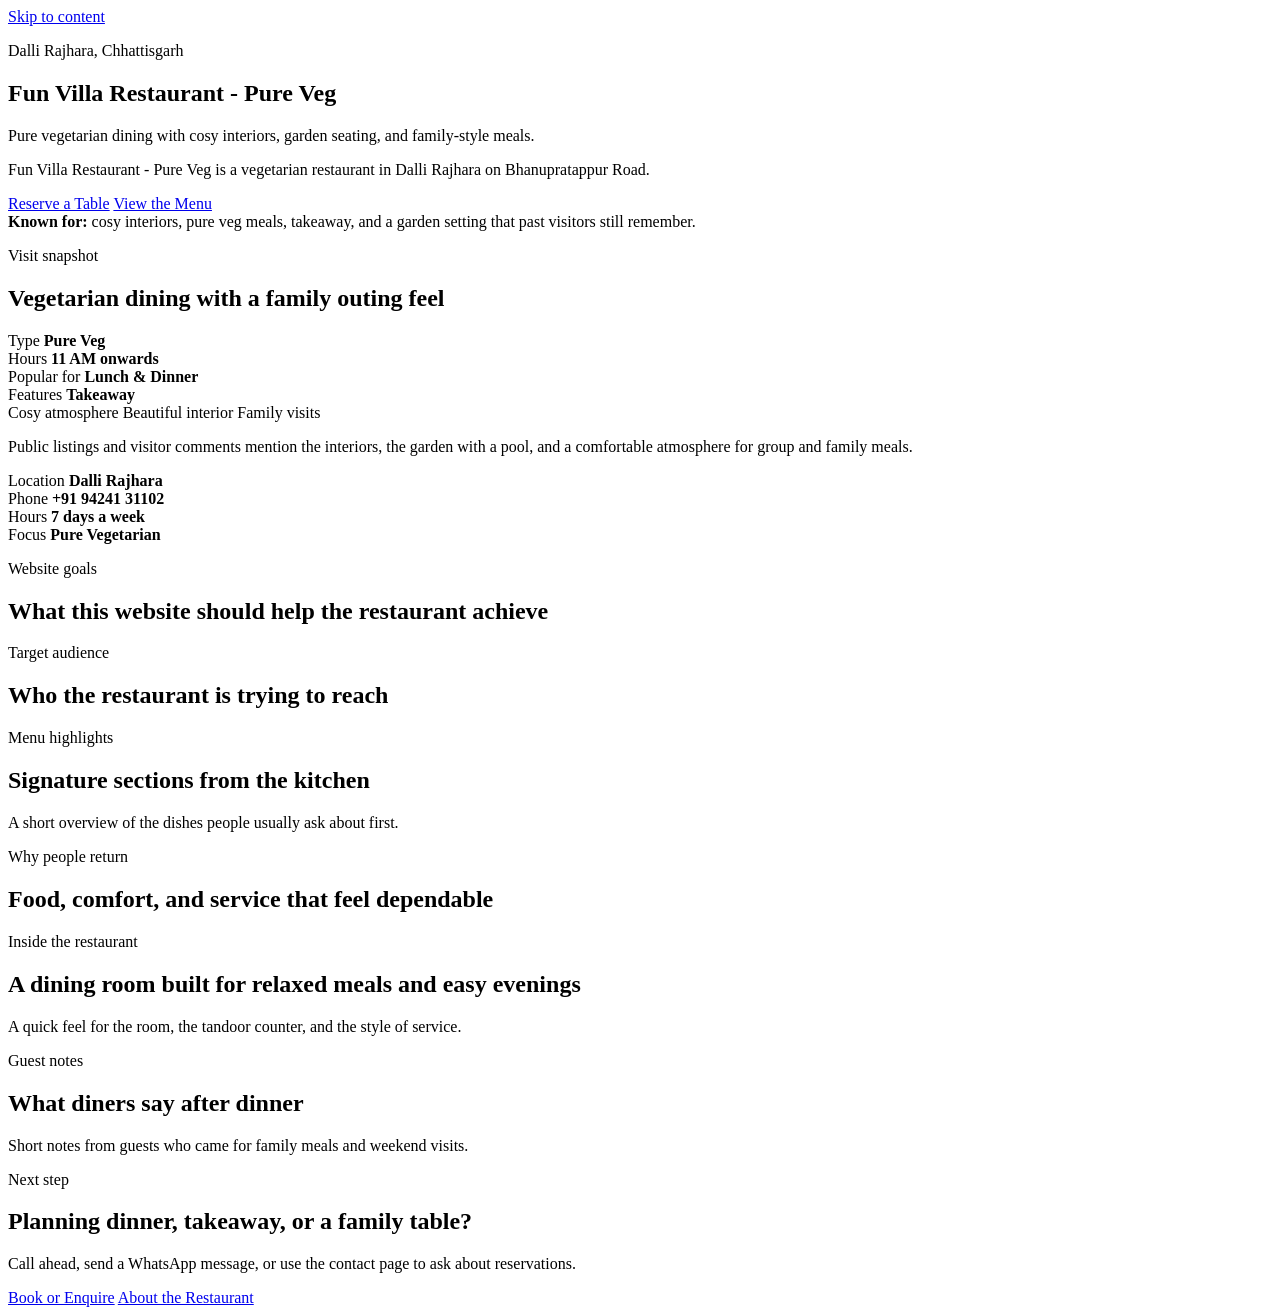
==== index.html @ 85867d30 "Add files via upload" ====
<!doctype html>
<html lang="en">
  <head>
    <meta charset="utf-8" />
    <meta name="viewport" content="width=device-width, initial-scale=1, viewport-fit=cover" />
    <meta
      name="description"
      content="Fun Villa Restaurant - Pure Veg is a beautiful vegetarian dining restaurant in Dalli Rajhara with cosy interiors, garden seating, and family-style meals."
    />
    <meta name="theme-color" content="#0f0b09" />
    <title>Home | Fun Villa Restaurant - Pure Veg</title>

    <!-- Google Fonts preconnect -->
    <link rel="preconnect" href="https://fonts.googleapis.com" />
    <link rel="preconnect" href="https://fonts.gstatic.com" crossorigin />

    <link rel="stylesheet" href="assets/css/styles.css" />
    <script src="assets/js/site-data.js" defer></script>
    <script src="assets/js/main.js" defer></script>
  </head>
  <body data-page="home">
    <a class="skip-link" href="#main-content">Skip to content</a>
    <header class="site-header" data-site-header></header>

    <main id="main-content">

      <!-- ── HERO ── -->
      <section class="hero hero-home">
        <div class="container hero-grid">
          <div class="hero-copy">
            <p class="eyebrow">Dalli Rajhara, Chhattisgarh</p>
            <h1 data-field="business.name">Fun Villa Restaurant - Pure Veg</h1>
            <p class="hero-text" data-field="business.tagline">
              Pure vegetarian dining with cosy interiors, garden seating, and family-style meals.
            </p>
            <p class="supporting-text" data-field="business.intro">
              Fun Villa Restaurant - Pure Veg is a vegetarian restaurant in Dalli Rajhara on Bhanupratappur Road.
            </p>

            <div class="chip-row" data-list="subjects"></div>

            <div class="hero-actions">
              <a class="button" href="contact.html">Reserve a Table</a>
              <a class="button button-secondary" href="services.html">View the Menu</a>
            </div>

            <div class="quick-contact">
              <a class="quick-contact-link" data-link="phone"></a>
              <a class="quick-contact-link" data-link="whatsapp"></a>
              <a class="quick-contact-link" data-link="email"></a>
            </div>

            <div class="hero-note">
              <strong>Known for:</strong> cosy interiors, pure veg meals, takeaway,
              and a garden setting that past visitors still remember.
            </div>
          </div>

          <aside class="hero-panel">
            <div class="panel hero-reserve">
              <p class="eyebrow">Visit snapshot</p>
              <h2>Vegetarian dining with a family outing feel</h2>

              <div class="hero-facts">
                <div class="fact-tile">
                  <span>Type</span>
                  <strong>Pure Veg</strong>
                </div>
                <div class="fact-tile">
                  <span>Hours</span>
                  <strong>11 AM onwards</strong>
                </div>
                <div class="fact-tile">
                  <span>Popular for</span>
                  <strong>Lunch &amp; Dinner</strong>
                </div>
                <div class="fact-tile">
                  <span>Features</span>
                  <strong>Takeaway</strong>
                </div>
              </div>

              <div class="hero-badge-list">
                <span>Cosy atmosphere</span>
                <span>Beautiful interior</span>
                <span>Family visits</span>
              </div>

              <p class="hero-side-copy">
                Public listings and visitor comments mention the interiors, the
                garden with a pool, and a comfortable atmosphere for group and
                family meals.
              </p>
            </div>
          </aside>
        </div>
      </section>

      <!-- ── FACT STRIP ── -->
      <section class="section section-compact">
        <div class="container">
          <div class="fact-grid">
            <article class="fact-panel">
              <span>Location</span>
              <strong>Dalli Rajhara</strong>
            </article>
            <article class="fact-panel">
              <span>Phone</span>
              <strong>+91 94241 31102</strong>
            </article>
            <article class="fact-panel">
              <span>Hours</span>
              <strong>7 days a week</strong>
            </article>
            <article class="fact-panel">
              <span>Focus</span>
              <strong>Pure Vegetarian</strong>
            </article>
          </div>
        </div>
      </section>

      <!-- ── GOALS & AUDIENCE ── -->
      <section class="section section-dark">
        <div class="container grid-two">
          <article class="panel editorial-panel">
            <p class="eyebrow">Website goals</p>
            <h2>What this website should help the restaurant achieve</h2>
            <div class="stack-list" data-list="goals"></div>
          </article>

          <article class="panel editorial-panel">
            <p class="eyebrow">Target audience</p>
            <h2>Who the restaurant is trying to reach</h2>
            <div class="stack-list" data-list="audience"></div>
          </article>
        </div>
      </section>

      <!-- ── MENU SHOWCASE ── -->
      <section class="section section-soft">
        <div class="container">
          <div class="section-heading">
            <p class="eyebrow">Menu highlights</p>
            <h2>Signature sections from the kitchen</h2>
            <p>A short overview of the dishes people usually ask about first.</p>
          </div>
          <div class="card-grid menu-showcase" data-cards="service-preview"></div>
        </div>
      </section>

      <!-- ── WHY PEOPLE RETURN ── -->
      <section class="section section-darker">
        <div class="container">
          <div class="section-heading">
            <p class="eyebrow">Why people return</p>
            <h2>Food, comfort, and service that feel dependable</h2>
          </div>
          <div class="info-grid" data-cards="highlights"></div>
        </div>
      </section>

      <!-- ── GALLERY / MEDIA ── -->
      <section class="section section-soft">
        <div class="container">
          <div class="section-heading">
            <p class="eyebrow">Inside the restaurant</p>
            <h2>A dining room built for relaxed meals and easy evenings</h2>
            <p>
              A quick feel for the room, the tandoor counter, and the style of service.
            </p>
          </div>
          <div class="media-grid" data-cards="media"></div>
        </div>
      </section>

      <!-- ── TESTIMONIALS ── -->
      <section class="section section-dark">
        <div class="container">
          <div class="panel">
            <div class="section-heading compact">
              <p class="eyebrow">Guest notes</p>
              <h2>What diners say after dinner</h2>
              <p>Short notes from guests who came for family meals and weekend visits.</p>
            </div>
            <div class="testimonial-grid" data-cards="testimonials"></div>
          </div>
        </div>
      </section>

      <!-- ── CTA ── -->
      <section class="section">
        <div class="container">
          <div class="cta-band">
            <div>
              <p class="eyebrow">Next step</p>
              <h2>Planning dinner, takeaway, or a family table?</h2>
              <p>
                Call ahead, send a WhatsApp message, or use the contact page to
                ask about reservations.
              </p>
            </div>
            <div class="cta-actions">
              <a class="button" href="contact.html">Book or Enquire</a>
              <a class="button button-secondary" href="about.html">About the Restaurant</a>
            </div>
          </div>
        </div>
      </section>
    </main>

    <footer class="site-footer" data-site-footer></footer>
  </body>
</html>
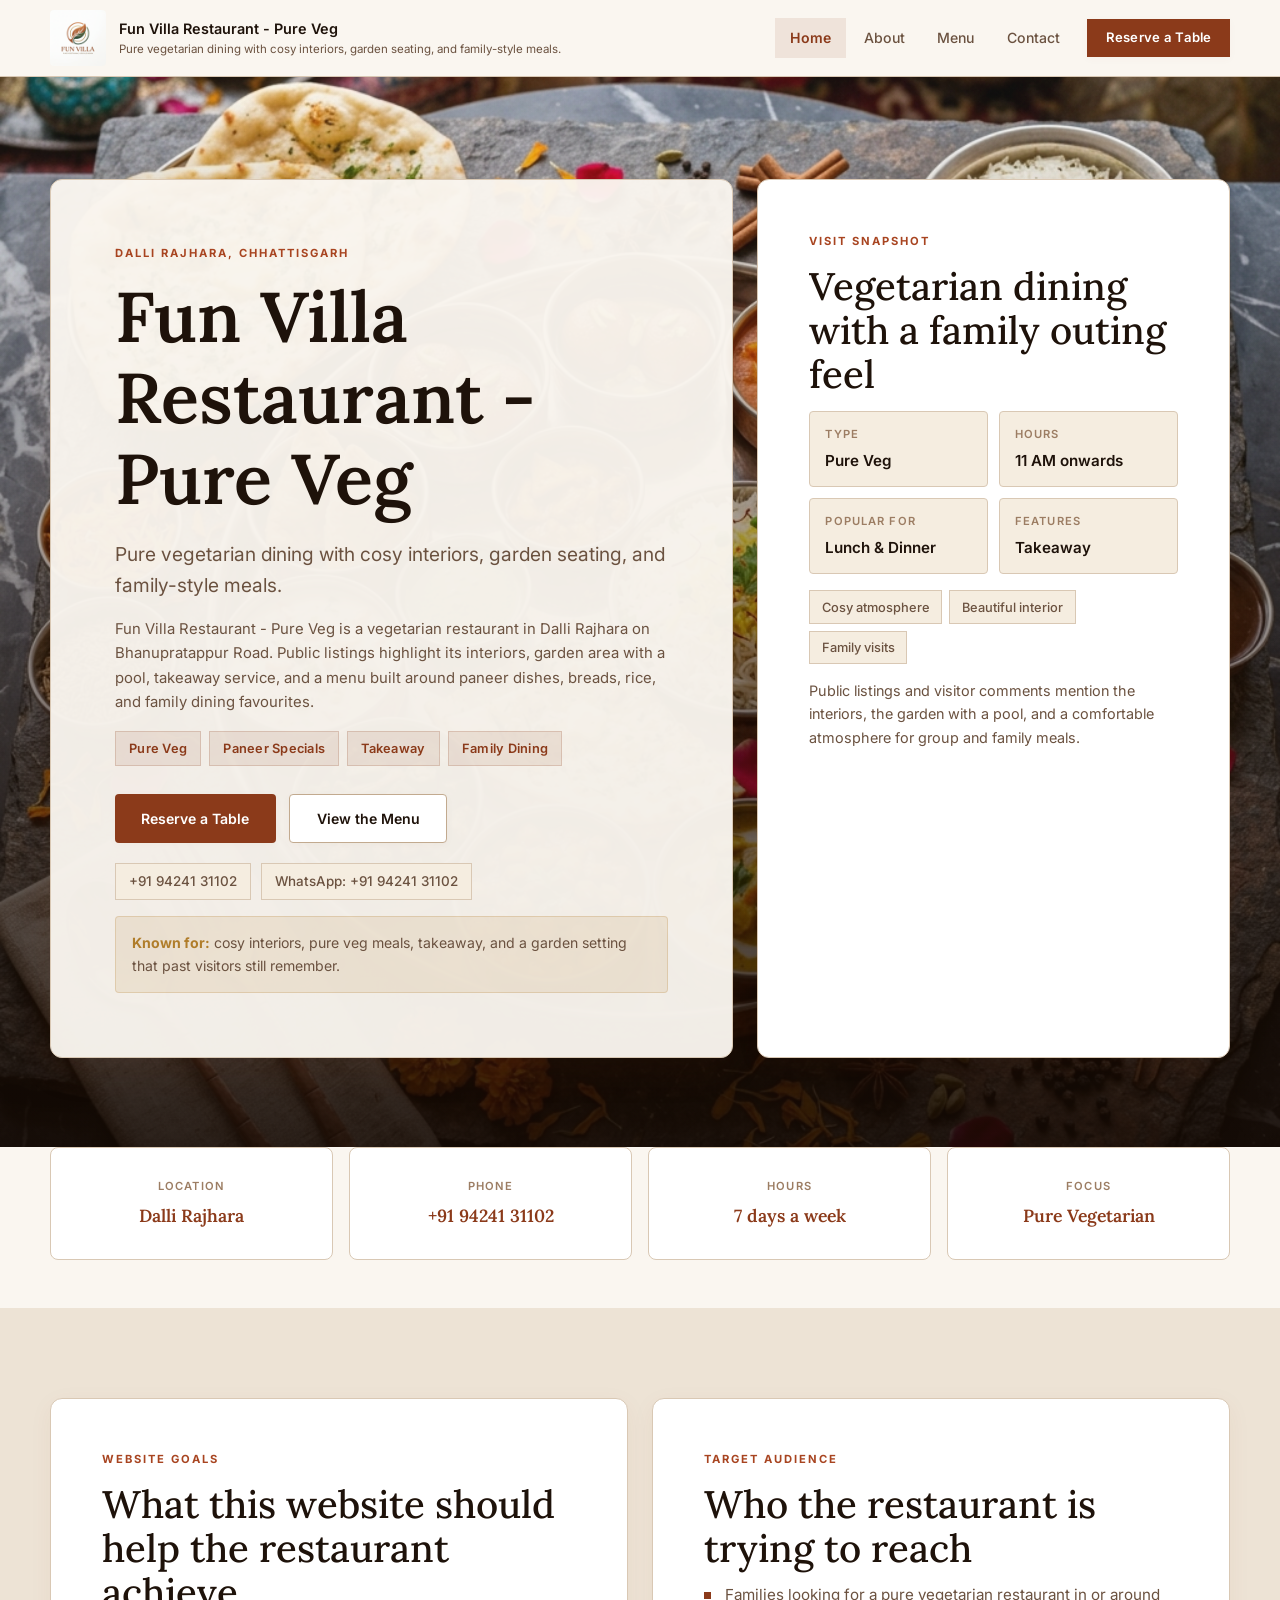
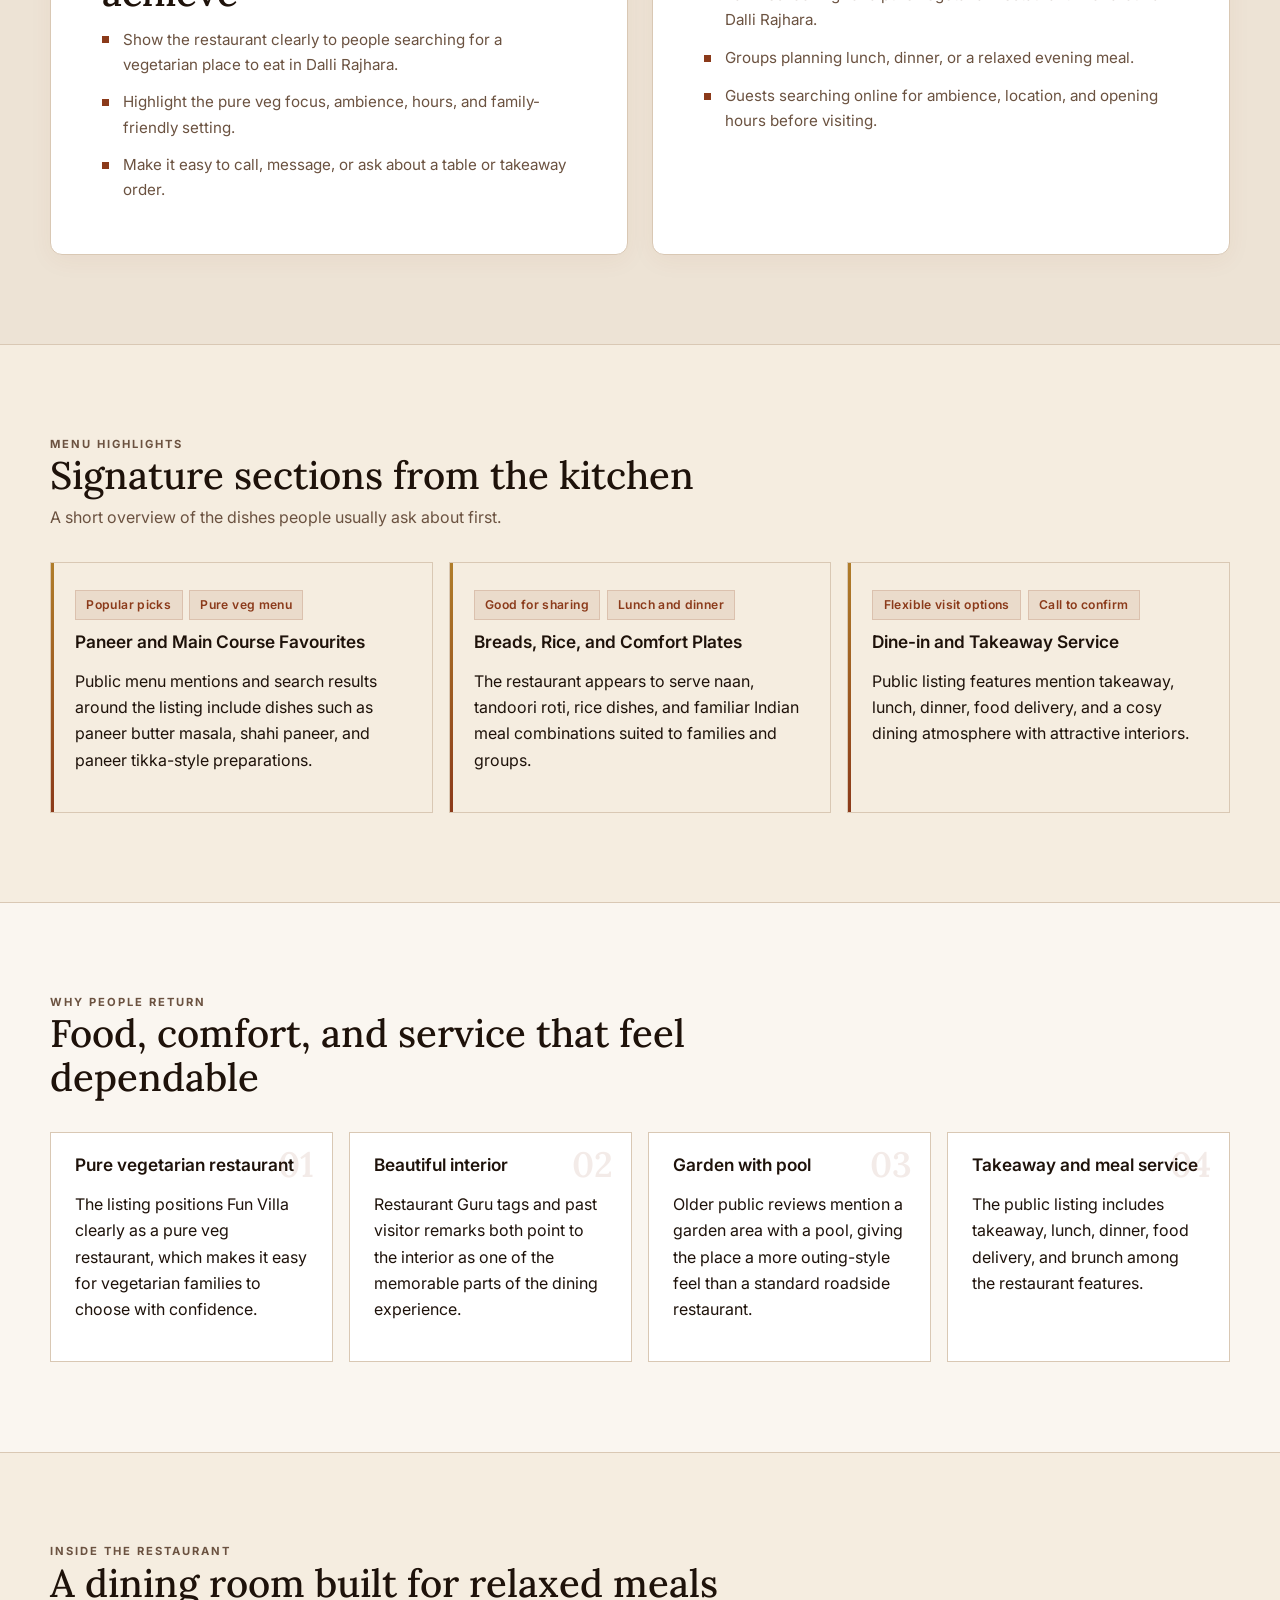
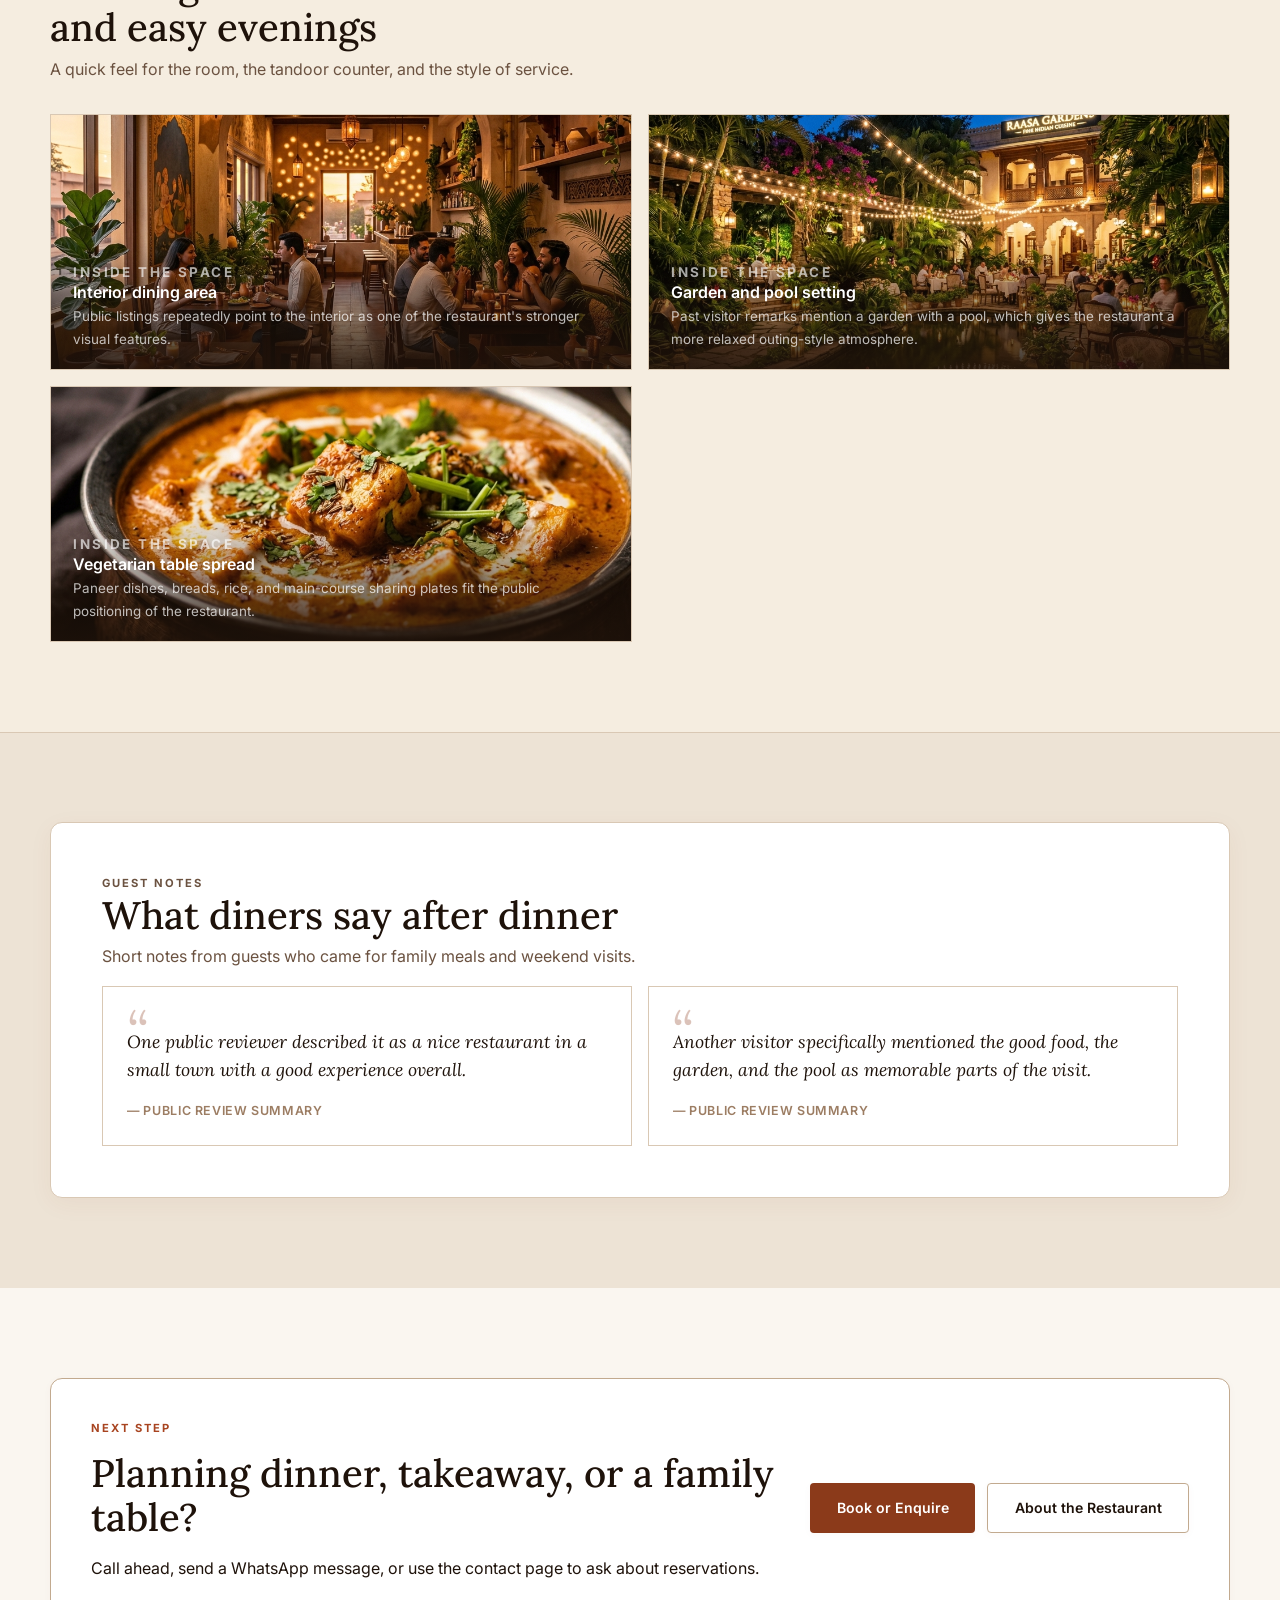
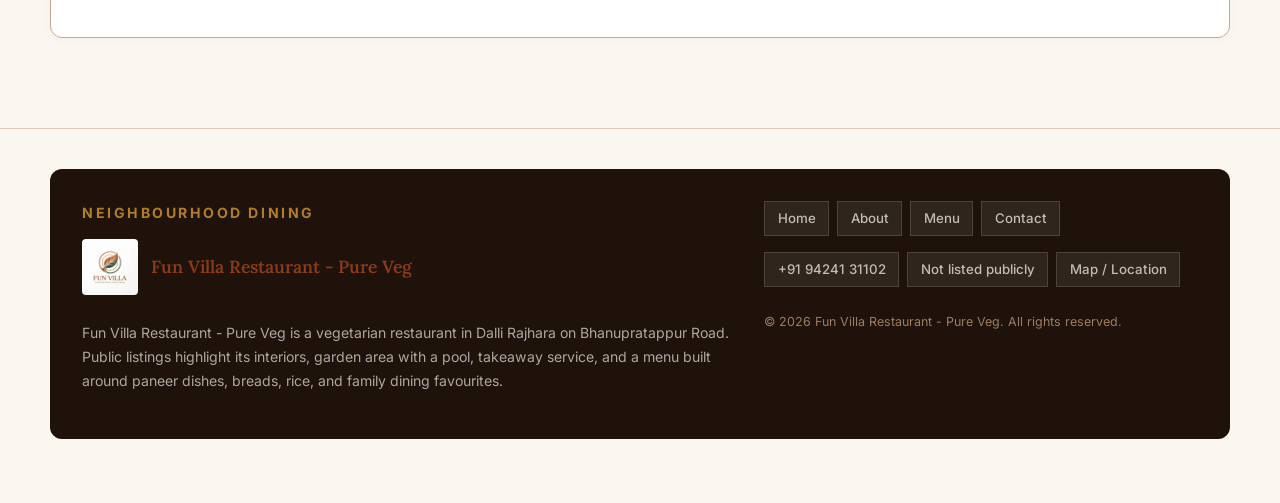
==== commit 6a965978: "Add files via upload" ====
--- a/index.html
+++ b/index.html
@@ -15,8 +15,8 @@
     <link rel="preconnect" href="https://fonts.gstatic.com" crossorigin />
 
     <link rel="stylesheet" href="assets/css/styles.css" />
-    <script src="assets/js/site-data.js" defer></script>
-    <script src="assets/js/main.js" defer></script>
+    <script src="assets/js/site-data.js?v=2" defer></script>
+    <script src="assets/js/main.js?v=2" defer></script>
   </head>
   <body data-page="home">
     <a class="skip-link" href="#main-content">Skip to content</a>
@@ -47,7 +47,6 @@
             <div class="quick-contact">
               <a class="quick-contact-link" data-link="phone"></a>
               <a class="quick-contact-link" data-link="whatsapp"></a>
-              <a class="quick-contact-link" data-link="email"></a>
             </div>
 
             <div class="hero-note">
--- a/assets/css/styles.css
+++ b/assets/css/styles.css
@@ -0,0 +1,1187 @@
+/* ============================================================
+   Fun Villa Restaurant — Clean Light Theme
+   Warm, editorial, no AI-mannerism design
+   ============================================================ */
+
+@import url('https://fonts.googleapis.com/css2?family=Lora:ital,wght@0,400;0,500;0,600;1,400;1,500&family=Inter:wght@300;400;500;600;700&display=swap');
+
+/* ── Tokens ─────────────────────────────────────────────── */
+:root {
+  --bg:           #faf6f0;
+  --surface:      #ffffff;
+  --surface-warm: #f5ede0;
+  --surface-mid:  #ede3d5;
+
+  --text:         #1e120a;
+  --text-muted:   #6b5240;
+  --text-dim:     #9c7d63;
+  --line:         #d9c8b4;
+  --line-strong:  #c2aa8f;
+
+  --brand:        #8b3a1a;
+  --brand-mid:    #a84420;
+  --brand-light:  rgba(139,58,26,0.10);
+  --gold:         #b07d2a;
+  --gold-light:   rgba(176,125,42,0.12);
+
+  --shadow-sm:    0 2px 8px rgba(139,58,26,0.03);
+  --shadow-md:    0 6px 24px rgba(139,58,26,0.05);
+  --shadow-lg:    0 12px 40px rgba(139,58,26,0.08);
+
+  --r-xl:   12px;
+  --r-lg:   8px;
+  --r-md:   4px;
+  --r-sm:   2px;
+
+  --font-serif: 'Lora', Georgia, serif;
+  --font-sans:  'Inter', system-ui, sans-serif;
+
+  --max-width: 1180px;
+  --header-h:  4.75rem;
+}
+
+/* ── Reset ──────────────────────────────────────────────── */
+*, *::before, *::after {
+  box-sizing: border-box;
+}
+html { scroll-behavior: auto; }
+
+body {
+  margin: 0;
+  font-family: var(--font-sans);
+  font-size: 1rem;
+  line-height: 1.65;
+  color: var(--text);
+  background: var(--bg);
+  -webkit-font-smoothing: antialiased;
+  overflow-x: hidden;
+}
+
+img { max-width: 100%; display: block; }
+a   { color: inherit; text-decoration: none; }
+
+p, li, label, input, textarea, select, button { font-size: 1rem; }
+
+/* ── Typography ─────────────────────────────────────────── */
+h1, h2, h3 {
+  margin: 0 0 0.75rem;
+  font-family: var(--font-serif);
+  font-weight: 500;
+  line-height: 1.15;
+  color: var(--text);
+}
+
+h1 { font-size: clamp(2.2rem, 5.5vw, 4.4rem); font-weight: 600; }
+h2 { font-size: clamp(1.55rem, 3vw, 2.55rem); }
+h3 { font-size: 1.08rem; font-family: var(--font-sans); font-weight: 600; color: var(--text); }
+
+.eyebrow {
+  margin: 0 0 0.85rem;
+  font-family: var(--font-sans);
+  font-size: 0.7rem;
+  font-weight: 700;
+  letter-spacing: 0.18em;
+  text-transform: uppercase;
+  color: var(--brand-mid);
+}
+
+/* ── Layout ─────────────────────────────────────────────── */
+.container {
+  width: min(calc(100% - 2.5rem), var(--max-width));
+  margin: 0 auto;
+}
+
+/* ── Skip link ──────────────────────────────────────────── */
+.skip-link {
+  position: absolute;
+  left: 1rem;
+  top: -4rem;
+  padding: 0.8rem 1.1rem;
+  background: var(--brand);
+  color: #fff;
+  border-radius: var(--r-sm);
+  z-index: 9999;
+  font-weight: 600;
+  transition: top 200ms ease;
+}
+.skip-link:focus { top: 1rem; }
+
+/* =============================================================
+   HEADER
+============================================================= */
+.site-header {
+  position: sticky;
+  top: 0;
+  z-index: 200;
+  background: var(--bg);
+  border-bottom: 1px solid var(--line);
+  transition: box-shadow 200ms ease;
+}
+
+.site-header.scrolled {
+  box-shadow: var(--shadow-md);
+  border-bottom-color: var(--line-strong);
+}
+
+.header-inner {
+  display: flex;
+  align-items: center;
+  justify-content: space-between;
+  gap: 1rem;
+  min-height: var(--header-h);
+}
+
+/* ── Brand ── */
+.brand {
+  display: inline-flex;
+  align-items: center;
+  gap: 0.8rem;
+  text-decoration: none;
+  flex-shrink: 0;
+}
+
+.brand-logo {
+  display: block;
+  width: 3.5rem;
+  height: 3.5rem;
+  object-fit: contain;
+  flex-shrink: 0;
+  border-radius: var(--r-md);
+}
+
+.brand-copy {
+  display: flex;
+  flex-direction: column;
+  min-width: 0;
+}
+
+.brand-copy strong {
+  font-size: 0.9rem;
+  font-weight: 600;
+  color: var(--text);
+  white-space: nowrap;
+  overflow: hidden;
+  text-overflow: ellipsis;
+}
+
+.brand-copy small {
+  font-size: 0.72rem;
+  color: var(--text-muted);
+  white-space: nowrap;
+  overflow: hidden;
+  text-overflow: ellipsis;
+}
+
+/* ── Right cluster: nav + reserve CTA + hamburger ── */
+.nav-cluster {
+  display: flex;
+  align-items: center;
+  gap: 0.75rem;
+}
+
+/* Reserve CTA pill in the header */
+.nav-reserve {
+  display: inline-flex;
+  align-items: center;
+  white-space: nowrap;
+  padding: 0.5rem 1.15rem;
+  border-radius: 0;
+  background: var(--brand);
+  color: #fff;
+  font-family: var(--font-sans);
+  font-size: 0.82rem;
+  font-weight: 600;
+  letter-spacing: 0.02em;
+  border: none;
+  cursor: pointer;
+  transition: background 250ms ease, box-shadow 250ms ease, transform 250ms ease;
+  box-shadow: var(--shadow-sm);
+  text-decoration: none;
+}
+.nav-reserve:hover {
+  background: var(--brand-mid);
+  transform: translateY(-2px);
+  box-shadow: var(--shadow-md);
+}
+
+/* ── Hamburger toggle ── */
+.nav-toggle {
+  display: none;
+  flex-direction: column;
+  justify-content: center;
+  align-items: center;
+  gap: 5px;
+  width: 2.5rem;
+  height: 2.5rem;
+  border: 1px solid var(--line-strong);
+  background: transparent;
+  border-radius: var(--r-sm);
+  cursor: pointer;
+  padding: 0;
+  flex-shrink: 0;
+  transition: background 150ms ease;
+}
+.nav-toggle:hover { background: var(--surface-warm); }
+
+.nav-toggle-bar {
+  display: block;
+  width: 1.2rem;
+  height: 2px;
+  background: var(--text);
+  border-radius: 2px;
+  transition: transform 250ms ease, opacity 250ms ease;
+  transform-origin: center;
+}
+.nav-toggle[aria-expanded="true"] .nav-toggle-bar:nth-child(1) {
+  transform: translateY(7px) rotate(45deg);
+}
+.nav-toggle[aria-expanded="true"] .nav-toggle-bar:nth-child(2) {
+  opacity: 0;
+  transform: scaleX(0);
+}
+.nav-toggle[aria-expanded="true"] .nav-toggle-bar:nth-child(3) {
+  transform: translateY(-7px) rotate(-45deg);
+}
+
+/* ── Primary nav ── */
+.site-nav {
+  display: flex;
+  align-items: center;
+  gap: 0.15rem;
+}
+
+.site-nav a {
+  padding: 0.55rem 0.95rem;
+  border-radius: 0;
+  font-size: 0.88rem;
+  font-weight: 500;
+  color: var(--text-muted);
+  transition: color 150ms ease, background 150ms ease;
+  white-space: nowrap;
+}
+
+.site-nav a:hover { color: var(--text); background: var(--surface-warm); }
+.site-nav a.active {
+  background: var(--brand-light);
+  color: var(--brand);
+  font-weight: 600;
+}
+
+/* Mobile-only "Reserve a Table" entry — hidden on desktop */
+.site-nav .nav-reserve-mobile { display: none; }
+
+/* =============================================================
+   SECTIONS
+============================================================= */
+.section,
+.hero,
+.page-hero {
+  padding: clamp(4rem, 7vw, 6rem) 0;
+}
+
+.hero-home  { padding-top: clamp(4.5rem, 8vw, 6.5rem); }
+.section-compact { padding-top: 0; padding-bottom: clamp(2rem, 4vw, 3rem); }
+
+.section-soft {
+  background: var(--surface-warm);
+  border-top:    1px solid var(--line);
+  border-bottom: 1px solid var(--line);
+}
+
+.section-dark   { background: var(--surface-mid); }
+.section-darker { background: var(--bg); }
+
+/* =============================================================
+   HERO
+============================================================= */
+.hero-grid,
+.split-layout,
+.grid-two {
+  display: grid;
+  gap: 1.5rem;
+}
+
+.hero-grid,
+.split-layout {
+  grid-template-columns: minmax(0, 1.3fr) minmax(18rem, 0.9fr);
+  align-items: stretch;
+}
+
+.grid-two { grid-template-columns: repeat(2, minmax(0, 1fr)); }
+
+.hero-home {
+  background:
+    linear-gradient(180deg, rgba(250,246,240,0.06) 0%, rgba(30,18,10,0.55) 60%, rgba(20,10,4,0.88) 100%),
+    url('../images/hero-food.png') center/cover no-repeat;
+  color: #fff;
+}
+
+.hero-copy {
+  padding: clamp(2.5rem, 5vw, 4rem);
+  border-radius: var(--r-xl);
+  background: rgba(250,246,240,0.96);
+  border: 1px solid var(--line);
+  box-shadow: var(--shadow-lg);
+  color: var(--text);
+}
+
+.hero-copy h1 { max-width: 13ch; color: var(--text); }
+
+.hero-text {
+  font-size: clamp(1rem, 1.8vw, 1.2rem);
+  color: var(--text-muted);
+  max-width: 44rem;
+  margin-bottom: 0.5rem;
+  font-weight: 400;
+}
+
+.supporting-text {
+  color: var(--text-muted);
+  font-size: 0.93rem;
+  margin-bottom: 0.5rem;
+}
+
+.chip-row {
+  display: flex;
+  flex-wrap: wrap;
+  gap: 0.5rem;
+  margin: 1rem 0 0;
+}
+
+.chip {
+  display: inline-flex;
+  align-items: center;
+  border-radius: 0;
+  padding: 0.38rem 0.82rem;
+  background: var(--brand-light);
+  color: var(--brand);
+  font-size: 0.8rem;
+  font-weight: 600;
+  border: 1px solid rgba(139,58,26,0.18);
+  letter-spacing: 0.02em;
+}
+
+.hero-actions {
+  display: flex;
+  flex-wrap: wrap;
+  gap: 0.85rem;
+  margin: 1.75rem 0 1.25rem;
+}
+
+.quick-contact {
+  display: flex;
+  flex-wrap: wrap;
+  gap: 0.6rem;
+}
+
+.quick-contact-link {
+  font-size: 0.84rem;
+  font-weight: 500;
+  color: var(--text-muted);
+  padding: 0.38rem 0.82rem;
+  border-radius: 0;
+  background: var(--surface-warm);
+  border: 1px solid var(--line);
+  transition: color 150ms ease, border-color 150ms ease;
+}
+.quick-contact-link:hover { color: var(--brand); border-color: var(--line-strong); }
+
+.hero-note {
+  margin-top: 1rem;
+  padding: 0.9rem 1rem;
+  border-radius: var(--r-md);
+  background: var(--gold-light);
+  border: 1px solid rgba(176,125,42,0.22);
+  color: var(--text-muted);
+  font-size: 0.88rem;
+}
+.hero-note strong { color: var(--gold); }
+
+.hero-panel { display: flex; }
+
+.hero-panel .panel {
+  background: var(--surface);
+  border: 1px solid var(--line);
+  box-shadow: var(--shadow-md);
+}
+
+.hero-facts {
+  display: grid;
+  grid-template-columns: repeat(2, 1fr);
+  gap: 0.65rem;
+  margin: 0.9rem 0 1rem;
+}
+
+.fact-tile {
+  padding: 0.85rem 0.95rem;
+  border-radius: var(--r-md);
+  background: var(--surface-warm);
+  border: 1px solid var(--line);
+}
+
+.fact-tile span {
+  display: block;
+  font-size: 0.7rem;
+  text-transform: uppercase;
+  letter-spacing: 0.1em;
+  color: var(--text-dim);
+  margin-bottom: 0.25rem;
+  font-weight: 600;
+}
+
+.fact-tile strong {
+  display: block;
+  font-family: var(--font-sans);
+  font-weight: 600;
+  color: var(--text);
+  font-size: 0.95rem;
+}
+
+.hero-badge-list {
+  display: flex;
+  flex-wrap: wrap;
+  gap: 0.45rem;
+  margin-bottom: 0.9rem;
+}
+
+.hero-badge-list span {
+  padding: 0.32rem 0.72rem;
+  border-radius: 0;
+  background: var(--surface-warm);
+  color: var(--text-muted);
+  font-size: 0.8rem;
+  font-weight: 500;
+  border: 1px solid var(--line);
+}
+
+.hero-side-copy { margin: 0; color: var(--text-muted); font-size: 0.9rem; }
+
+/* =============================================================
+   FACT STRIP
+============================================================= */
+.fact-grid {
+  display: grid;
+  grid-template-columns: repeat(4, minmax(0, 1fr));
+  gap: 1rem;
+}
+
+.fact-panel {
+  padding: 1.8rem 1.2rem;
+  border-radius: var(--r-lg);
+  background: var(--surface);
+  border: 1px solid var(--line);
+  text-align: center;
+  transition: box-shadow 250ms ease, transform 250ms ease;
+}
+.fact-panel:hover {
+  box-shadow: var(--shadow-lg);
+  transform: translateY(-4px);
+}
+
+.fact-panel span {
+  display: block;
+  font-size: 0.7rem;
+  text-transform: uppercase;
+  letter-spacing: 0.1em;
+  color: var(--text-dim);
+  margin-bottom: 0.35rem;
+  font-weight: 600;
+}
+
+.fact-panel strong {
+  display: block;
+  font-family: var(--font-serif);
+  font-size: 1.1rem;
+  color: var(--brand);
+  font-weight: 600;
+}
+
+/* =============================================================
+   PANELS & CARDS
+============================================================= */
+.panel {
+  padding: clamp(2rem, 4vw, 3.2rem);
+  background: var(--surface);
+  border: 1px solid var(--line);
+  border-radius: var(--r-xl);
+  box-shadow: var(--shadow-md);
+}
+
+.accent-panel {
+  background: var(--surface-warm);
+  border-color: var(--line-strong);
+}
+
+/* shared card base */
+.service-card,
+.info-card,
+.approach-card,
+.schedule-card,
+.contact-card,
+.testimonial-card,
+.media-card {
+  height: 100%;
+  padding: 1.4rem 1.5rem;
+  background: var(--surface);
+  border: 1px solid var(--line);
+  transition: border-color 200ms ease, background-color 200ms ease;
+}
+
+.service-card:hover,
+.info-card:hover,
+.approach-card:hover,
+.schedule-card:hover,
+.contact-card:hover,
+.testimonial-card:hover,
+.media-card:hover {
+  border-color: var(--line-strong);
+  background: var(--surface-warm);
+}
+
+/* service card left bar */
+.service-card {
+  position: relative;
+  overflow: hidden;
+  padding-top: 1.65rem;
+}
+
+.service-card::before {
+  content: '';
+  position: absolute;
+  inset: 0 auto 0 0;
+  width: 3px;
+  background: linear-gradient(180deg, var(--gold), var(--brand));
+}
+
+.service-card h3 { color: var(--text); margin-bottom: 0.5rem; }
+
+.menu-showcase .service-card { background: var(--surface-warm); }
+
+/* ── Menu category cards ── */
+.menu-category-card {
+  padding: 0;
+  overflow: hidden;
+  background: var(--surface);
+  border: 1px solid var(--line);
+  transition: border-color 200ms ease, background-color 200ms ease;
+}
+.menu-category-card:hover {
+  border-color: var(--line-strong);
+  background: var(--surface-warm);
+}
+
+.menu-category-head {
+  padding: 1.1rem 1.5rem 0.9rem;
+  background: var(--surface-warm);
+  border-bottom: 1px solid var(--line);
+}
+.menu-category-head .eyebrow { margin-bottom: 0.25rem; }
+.menu-category-head h3 {
+  margin: 0;
+  font-family: var(--font-serif);
+  font-size: 1.15rem;
+  font-weight: 600;
+  color: var(--text);
+}
+
+.menu-category-body { padding: 1rem 1.5rem 1.3rem; }
+
+.menu-item-list {
+  list-style: none;
+  margin: 0;
+  padding: 0;
+  display: grid;
+  gap: 0;
+}
+
+.menu-item-list li {
+  display: flex;
+  justify-content: space-between;
+  align-items: flex-start;
+  gap: 1rem;
+  font-size: 0.9rem;
+  color: var(--text-muted);
+  padding: 0.65rem 0;
+  border-bottom: 1px dashed var(--line);
+}
+
+.menu-item-list li:last-child {
+  border-bottom: none;
+  padding-bottom: 0;
+}
+
+.menu-item-list .item-info {
+  display: flex;
+  flex-direction: column;
+  gap: 0.15rem;
+  flex: 1 1 0;
+}
+
+.menu-item-list .item-name {
+  font-weight: 600;
+  color: var(--text);
+}
+
+.menu-item-list .item-note {
+  font-size: 0.78rem;
+  color: var(--text-dim);
+  font-style: italic;
+}
+
+.menu-item-list .item-price {
+  font-weight: 600;
+  color: var(--text);
+  white-space: nowrap;
+  flex-shrink: 0;
+  padding-top: 0.05rem;
+}
+
+/* info card numbered accent */
+.info-card { position: relative; }
+.info-card[data-index]::after {
+  content: attr(data-index);
+  position: absolute;
+  top: 0.9rem;
+  right: 1.1rem;
+  font-family: var(--font-serif);
+  font-size: 2.2rem;
+  font-weight: 600;
+  color: var(--brand-light);
+  line-height: 1;
+  pointer-events: none;
+}
+
+/* media cards */
+.media-card {
+  min-height: 16rem;
+  position: relative;
+  overflow: hidden;
+  padding: 0;
+  border: 1px solid var(--line);
+}
+
+.media-card[data-media="0"] { background: url('../images/interior.png') center/cover no-repeat; }
+.media-card[data-media="1"] { background: url('../images/garden.png')   center/cover no-repeat; }
+.media-card[data-media="2"] { background: url('../images/paneer.png')   center/cover no-repeat; }
+
+.media-card-content {
+  position: absolute;
+  bottom: 0; left: 0; right: 0;
+  padding: 1.2rem 1.4rem;
+  background: linear-gradient(0deg, rgba(30,18,10,0.88) 0%, transparent 100%);
+  color: #fff;
+}
+
+.media-card-content .eyebrow { color: rgba(255,255,255,0.65); }
+.media-card h3 { color: #fff; margin-bottom: 0.25rem; font-size: 1rem; }
+.media-card p  { color: rgba(255,255,255,0.72); font-size: 0.84rem; margin: 0; }
+
+/* testimonial */
+.testimonial-card blockquote {
+  margin: 0 0 0.85rem;
+  font-family: var(--font-serif);
+  font-size: 1.1rem;
+  font-style: italic;
+  color: var(--text);
+  line-height: 1.55;
+  position: relative;
+  padding-top: 1.2rem;
+}
+
+.testimonial-card blockquote::before {
+  content: '\201C';
+  position: absolute;
+  left: -0.1rem;
+  top: -0.3rem;
+  font-size: 3.5rem;
+  line-height: 1;
+  color: var(--brand);
+  opacity: 0.3;
+  font-family: var(--font-serif);
+}
+
+.testimonial-card cite {
+  font-style: normal;
+  font-size: 0.78rem;
+  font-weight: 600;
+  color: var(--text-dim);
+  text-transform: uppercase;
+  letter-spacing: 0.05em;
+}
+
+.editorial-panel { position: relative; overflow: hidden; }
+
+/* =============================================================
+   CARD GRIDS
+============================================================= */
+.card-grid,
+.info-grid,
+.approach-grid,
+.schedule-list,
+.contact-grid,
+.testimonial-grid,
+.media-grid {
+  display: grid;
+  gap: 1rem;
+}
+
+.card-grid        { grid-template-columns: repeat(3, minmax(0, 1fr)); }
+.info-grid        { grid-template-columns: repeat(4, minmax(0, 1fr)); }
+.approach-grid,
+.contact-grid     { grid-template-columns: repeat(3, minmax(0, 1fr)); }
+.schedule-list,
+.testimonial-grid,
+.media-grid       { grid-template-columns: repeat(2, minmax(0, 1fr)); }
+
+/* Menu category grid (3-up) */
+.menu-grid {
+  display: grid;
+  grid-template-columns: repeat(3, minmax(0, 1fr));
+  gap: 1.1rem;
+}
+
+/* =============================================================
+   SERVICE META TAGS
+============================================================= */
+.service-meta {
+  display: inline-flex;
+  flex-wrap: wrap;
+  gap: 0.4rem;
+  margin-bottom: 0.75rem;
+}
+
+.service-meta span {
+  padding: 0.25rem 0.65rem;
+  border-radius: 0;
+  background: var(--brand-light);
+  color: var(--brand);
+  font-size: 0.76rem;
+  font-weight: 600;
+  letter-spacing: 0.03em;
+  border: 1px solid rgba(139,58,26,0.16);
+}
+
+.card-note, .helper-copy { color: var(--text-muted); font-size: 0.9rem; }
+
+/* =============================================================
+   SECTION HEADINGS
+============================================================= */
+.section-heading { margin-bottom: 2rem; max-width: 46rem; }
+.section-heading.compact { margin-bottom: 1rem; }
+.section-heading p { color: var(--text-muted); margin: 0; }
+.section-heading h2 { margin-bottom: 0.4rem; }
+
+/* =============================================================
+   BUTTONS
+============================================================= */
+.button {
+  display: inline-flex;
+  align-items: center;
+  justify-content: center;
+  gap: 0.5rem;
+  min-height: 2.9rem;
+  padding: 0.75rem 1.65rem;
+  border: none;
+  border-radius: var(--r-md);
+  background: var(--brand);
+  color: #fff;
+  font-family: var(--font-sans);
+  font-size: 0.88rem;
+  font-weight: 600;
+  cursor: pointer;
+  transition: background 250ms ease, transform 250ms ease, box-shadow 250ms ease;
+  box-shadow: var(--shadow-sm);
+}
+
+.button:hover,
+.button:focus-visible {
+  background: var(--brand-mid);
+  transform: translateY(-2px);
+  box-shadow: var(--shadow-md);
+}
+
+.button:active { background: var(--brand); }
+.button[disabled],
+a[aria-disabled="true"] {
+  opacity: 0.45;
+  cursor: not-allowed;
+  pointer-events: none;
+}
+.button-secondary {
+  background: var(--surface);
+  color: var(--text);
+  border: 1px solid var(--line-strong);
+}
+.button-secondary:hover {
+  background: var(--surface-warm);
+}
+
+.inline-button { margin-top: 1rem; }
+
+/* =============================================================
+   STACK / CHECK LISTS
+============================================================= */
+.check-list,
+.stack-list {
+  display: grid;
+  gap: 0.8rem;
+  margin: 0;
+  padding: 0;
+  list-style: none;
+}
+
+.stack-item {
+  position: relative;
+  padding-left: 1.3rem;
+  color: var(--text-muted);
+  font-size: 0.95rem;
+}
+
+.stack-item::before {
+  content: '';
+  position: absolute;
+  left: 0;
+  top: 0.62rem;
+  width: 0.42rem;
+  height: 0.42rem;
+  background: var(--brand);
+}
+
+/* =============================================================
+   CTA BAND
+============================================================= */
+.cta-band {
+  display: flex;
+  align-items: center;
+  justify-content: space-between;
+  gap: 2rem;
+  padding: clamp(1.75rem, 3.5vw, 2.5rem);
+  border-radius: var(--r-xl);
+  background: var(--surface);
+  border: 1px solid var(--line-strong);
+  box-shadow: var(--shadow-sm);
+}
+
+.cta-actions {
+  display: flex;
+  flex-wrap: wrap;
+  gap: 0.75rem;
+  flex-shrink: 0;
+}
+
+/* =============================================================
+   CONTACT FORM
+============================================================= */
+.contact-form { display: grid; gap: 1rem; }
+
+.contact-form label {
+  display: grid;
+  gap: 0.4rem;
+  font-size: 0.83rem;
+  font-weight: 600;
+  color: var(--text-muted);
+}
+
+.contact-form input,
+.contact-form textarea,
+.contact-form select {
+  width: 100%;
+  border: 1px solid var(--line);
+  border-radius: var(--r-md);
+  padding: 0.8rem 0.95rem;
+  background: var(--surface-warm);
+  color: var(--text);
+  font-family: var(--font-sans);
+  font-size: 0.95rem;
+  transition: border-color 150ms ease, box-shadow 150ms ease;
+  -webkit-appearance: none;
+}
+
+.contact-form input:focus,
+.contact-form textarea:focus,
+.contact-form select:focus {
+  outline: none;
+  border-color: var(--brand);
+  background: var(--surface);
+}
+
+.contact-form input::placeholder,
+.contact-form textarea::placeholder { color: var(--text-dim); }
+
+.form-helper { color: var(--text-muted); font-size: 0.83rem; margin-top: 0.2rem; }
+
+/* =============================================================
+   FAQ accordion
+============================================================= */
+.faq-list { display: grid; gap: 0.6rem; }
+
+.faq-item {
+  border: 1px solid var(--line);
+  border-radius: var(--r-md);
+  background: var(--surface);
+  overflow: hidden;
+  transition: border-color 150ms ease, box-shadow 150ms ease;
+}
+.faq-item:hover        { border-color: var(--line-strong); box-shadow: var(--shadow-sm); }
+.faq-item[open]        { border-color: var(--line-strong); }
+
+.faq-item summary {
+  cursor: pointer;
+  list-style: none;
+  padding: 1rem 3rem 1rem 1.2rem;
+  font-weight: 600;
+  font-size: 0.96rem;
+  color: var(--text);
+  position: relative;
+  transition: color 150ms ease;
+}
+.faq-item summary:hover { color: var(--brand); }
+
+.faq-item summary::after {
+  content: '+';
+  position: absolute;
+  right: 1.1rem;
+  top: 50%;
+  transform: translateY(-50%);
+  color: var(--brand);
+  font-size: 1.4rem;
+  font-weight: 400;
+  line-height: 1;
+}
+
+.faq-item[open] summary::after { content: '−'; }
+.faq-item summary::-webkit-details-marker { display: none; }
+
+.faq-item p {
+  margin: 0;
+  padding: 0.9rem 1.2rem 1.1rem;
+  color: var(--text-muted);
+  font-size: 0.92rem;
+  line-height: 1.7;
+  border-top: 1px solid var(--line);
+}
+
+/* =============================================================
+   FOOTER
+============================================================= */
+.site-footer {
+  padding: 2.5rem 0 4rem;
+  border-top: 1px solid var(--line);
+}
+
+.footer-inner {
+  display: grid;
+  grid-template-columns: minmax(0, 1.5fr) minmax(0, 1fr);
+  gap: 2rem;
+  padding: 2rem clamp(1.5rem, 3vw, 2rem);
+  background: var(--text);
+  color: rgba(250,246,240,0.88);
+  border-radius: var(--r-xl);
+}
+
+.footer-inner .eyebrow { color: var(--gold); }
+.footer-inner h2       { color: rgba(250,246,240,0.95); font-size: clamp(1.35rem, 2.5vw, 1.9rem); margin-bottom: 0.6rem; }
+.footer-inner p        { color: rgba(250,246,240,0.65); font-size: 0.88rem; line-height: 1.7; }
+
+.footer-links,
+.footer-contact {
+  display: flex;
+  flex-wrap: wrap;
+  gap: 0.5rem;
+  margin-bottom: 1rem;
+}
+
+.footer-links a,
+.footer-contact a {
+  padding: 0.35rem 0.78rem;
+  border-radius: 0;
+  background: rgba(250,246,240,0.08);
+  color: rgba(250,246,240,0.72);
+  font-size: 0.83rem;
+  font-weight: 500;
+  border: 1px solid rgba(250,246,240,0.14);
+  transition: color 150ms ease, background 150ms ease;
+}
+.footer-links a:hover,
+.footer-contact a:hover {
+  background: rgba(250,246,240,0.15);
+  color: rgba(250,246,240,0.95);
+}
+
+/* =============================================================
+   PAGE HERO (inner pages)
+============================================================= */
+.page-hero {
+  background: var(--surface-warm);
+  border-bottom: 1px solid var(--line);
+  padding-bottom: clamp(3rem, 6vw, 4.5rem);
+}
+
+.page-hero-inner {
+  padding: clamp(2.2rem, 4.5vw, 3rem);
+  border-radius: var(--r-xl);
+  background: var(--surface);
+  border: 1px solid var(--line);
+  box-shadow: var(--shadow-sm);
+}
+
+.page-hero-inner h1 { max-width: 24ch; }
+
+/* =============================================================
+   MENU PAGE — PRICING CALLOUT
+============================================================= */
+.pricing-callout {
+  display: flex;
+  align-items: flex-start;
+  gap: 0.9rem;
+  padding: 1rem 1.25rem;
+  border-radius: var(--r-md);
+  background: var(--gold-light);
+  border: 1px solid rgba(176,125,42,0.25);
+  margin-top: 1.25rem;
+}
+
+.pricing-callout-icon {
+  font-size: 1.35rem;
+  line-height: 1;
+  flex-shrink: 0;
+  margin-top: 0.1rem;
+}
+
+.pricing-callout p {
+  margin: 0;
+  font-size: 0.9rem;
+  color: var(--text-muted);
+  line-height: 1.6;
+}
+
+/* =============================================================
+   SCROLL REVEAL (Disabled for rigid display)
+============================================================= */
+.reveal, .reveal-stagger > *, .reveal-scale {
+  opacity: 1;
+  transform: none;
+}
+
+/* =============================================================
+   DETAIL / META LINES
+============================================================= */
+.meta-line, .detail-line { color: var(--text-dim); font-size: 0.88rem; }
+
+/* =============================================================
+   RESPONSIVE
+============================================================= */
+@media (max-width: 1050px) {
+  .hero-grid, .split-layout { grid-template-columns: 1fr; }
+  .hero-home { padding-top: 4rem; padding-bottom: 3.5rem; }
+  .info-grid { grid-template-columns: repeat(2, 1fr); }
+  .menu-grid { grid-template-columns: repeat(2, minmax(0, 1fr)); }
+}
+
+@media (max-width: 880px) {
+  .hero-grid,
+  .split-layout,
+  .grid-two,
+  .cta-band,
+  .footer-inner {
+    grid-template-columns: 1fr;
+    flex-direction: column;
+    align-items: stretch;
+  }
+
+  .card-grid,
+  .approach-grid,
+  .contact-grid,
+  .schedule-list,
+  .testimonial-grid,
+  .media-grid,
+  .fact-grid {
+    grid-template-columns: repeat(2, minmax(0, 1fr));
+  }
+
+  .cta-band { text-align: center; }
+  .cta-actions { justify-content: center; }
+  .nav-reserve { display: none; }
+}
+
+/* ── Mobile nav (hamburger) ─────────────────────────── */
+@media (max-width: 620px) {
+  .nav-toggle  { display: flex; }
+  .nav-reserve { display: none; }
+
+  .site-nav {
+    /* Full-width dropdown using fixed positioning — immune to container margins */
+    position: fixed;
+    left: 0;
+    right: 0;
+    top: var(--header-h);  /* directly below the sticky header */
+    z-index: 300;
+    display: none;
+    flex-direction: column;
+    align-items: stretch;
+    padding: 0.65rem;
+    background: var(--surface);
+    border-bottom: 1px solid var(--line);
+    box-shadow: var(--shadow-md);
+  }
+
+  .site-nav.open {
+    display: flex;
+    animation: navSlideDown 180ms ease forwards;
+  }
+
+  @keyframes navSlideDown {
+    from { opacity: 0; transform: translateY(-8px); }
+    to   { opacity: 1; transform: translateY(0); }
+  }
+
+  .site-nav a {
+    width: 100%;
+    text-align: left;
+    border-radius: var(--r-sm);
+    padding: 0.75rem 1rem;
+    font-size: 0.95rem;
+  }
+
+  /* "Reserve a Table" entry at the bottom of the mobile nav */
+  .site-nav .nav-reserve-mobile {
+    display: flex !important;
+    align-items: center;
+    justify-content: center;
+    margin-top: 0.3rem;
+    padding: 0.75rem 1rem;
+    border-radius: var(--r-sm);
+    background: var(--brand);
+    color: #fff;
+    font-weight: 600;
+    font-size: 0.92rem;
+    text-align: center;
+  }
+  .site-nav .nav-reserve-mobile:hover {
+    background: var(--brand-mid);
+    color: #fff;
+  }
+
+  .card-grid,
+  .approach-grid,
+  .info-grid,
+  .contact-grid,
+  .schedule-list,
+  .testimonial-grid,
+  .media-grid,
+  .fact-grid,
+  .hero-facts,
+  .menu-grid {
+    grid-template-columns: 1fr;
+  }
+
+  .hero-actions,
+  .quick-contact,
+  .cta-actions,
+  .hero-badge-list {
+    flex-direction: column;
+    align-items: stretch;
+  }
+
+  .button, .button-secondary { width: 100%; }
+}
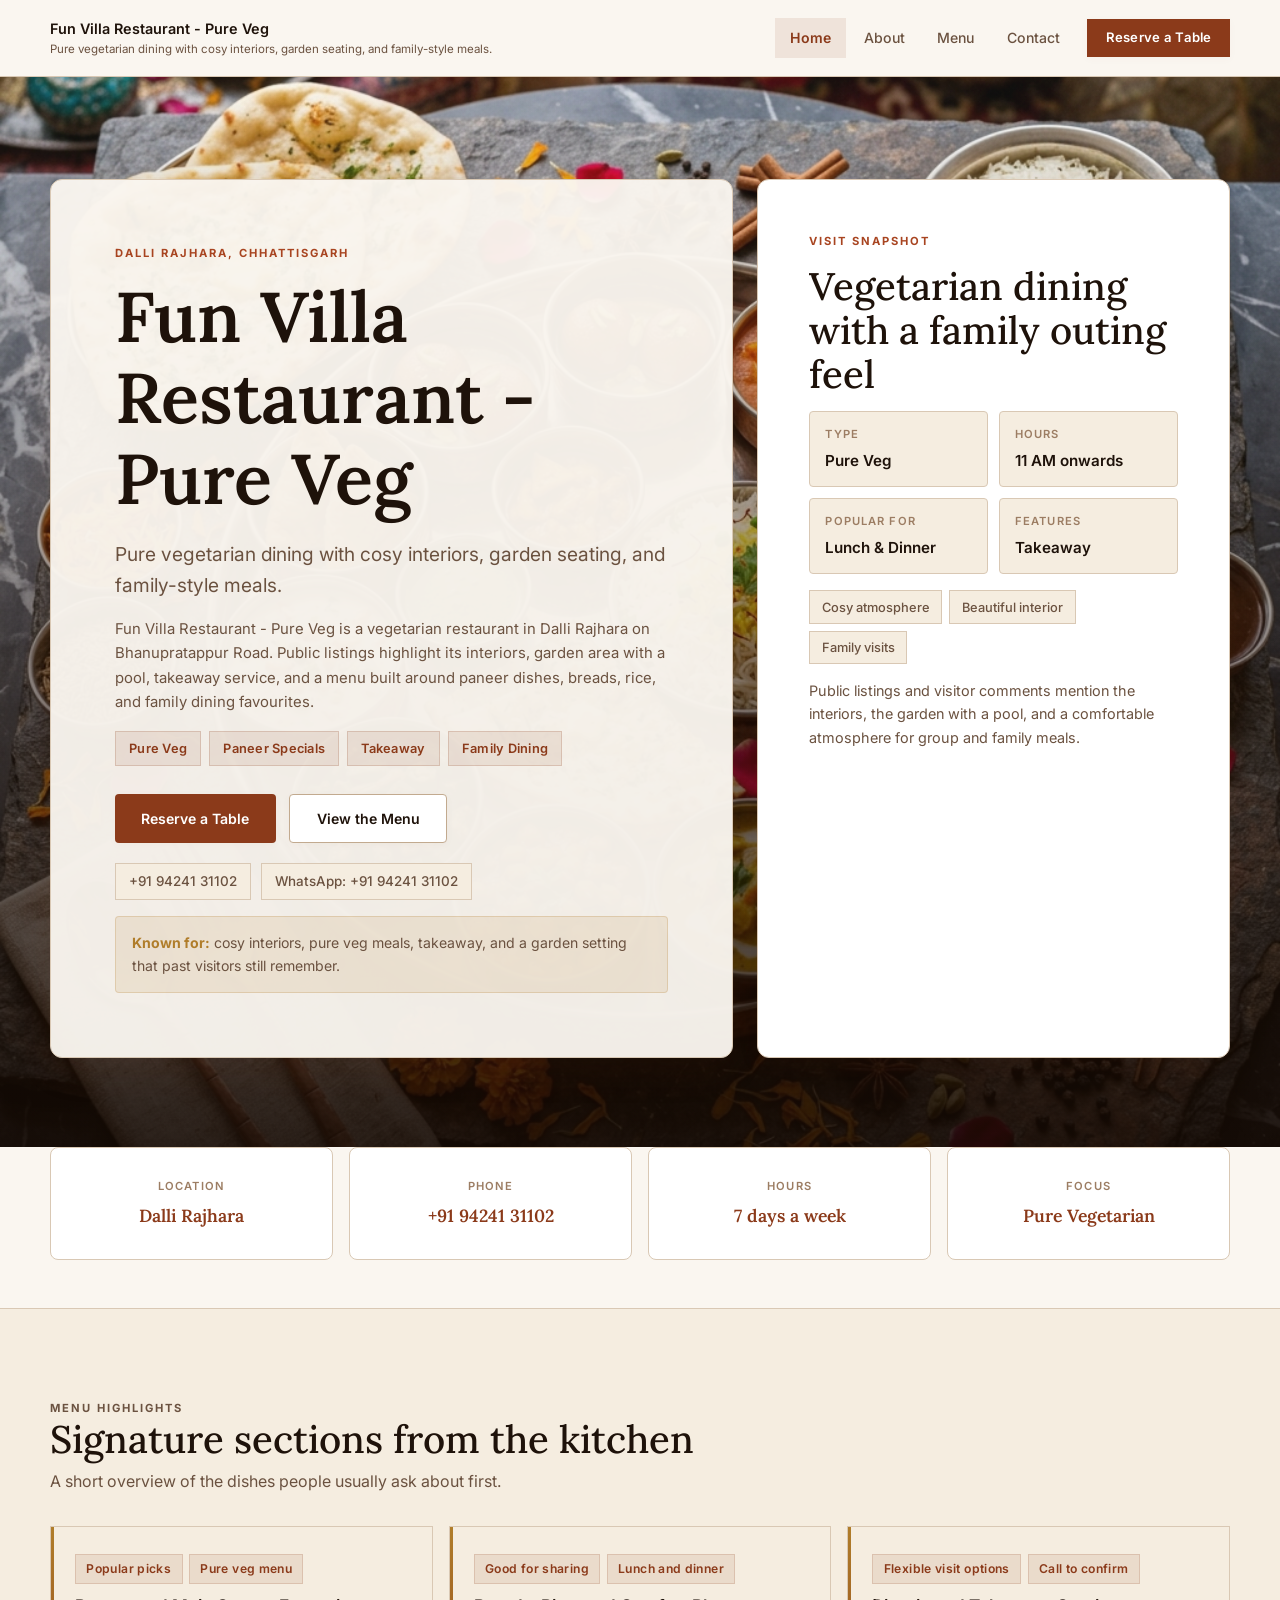
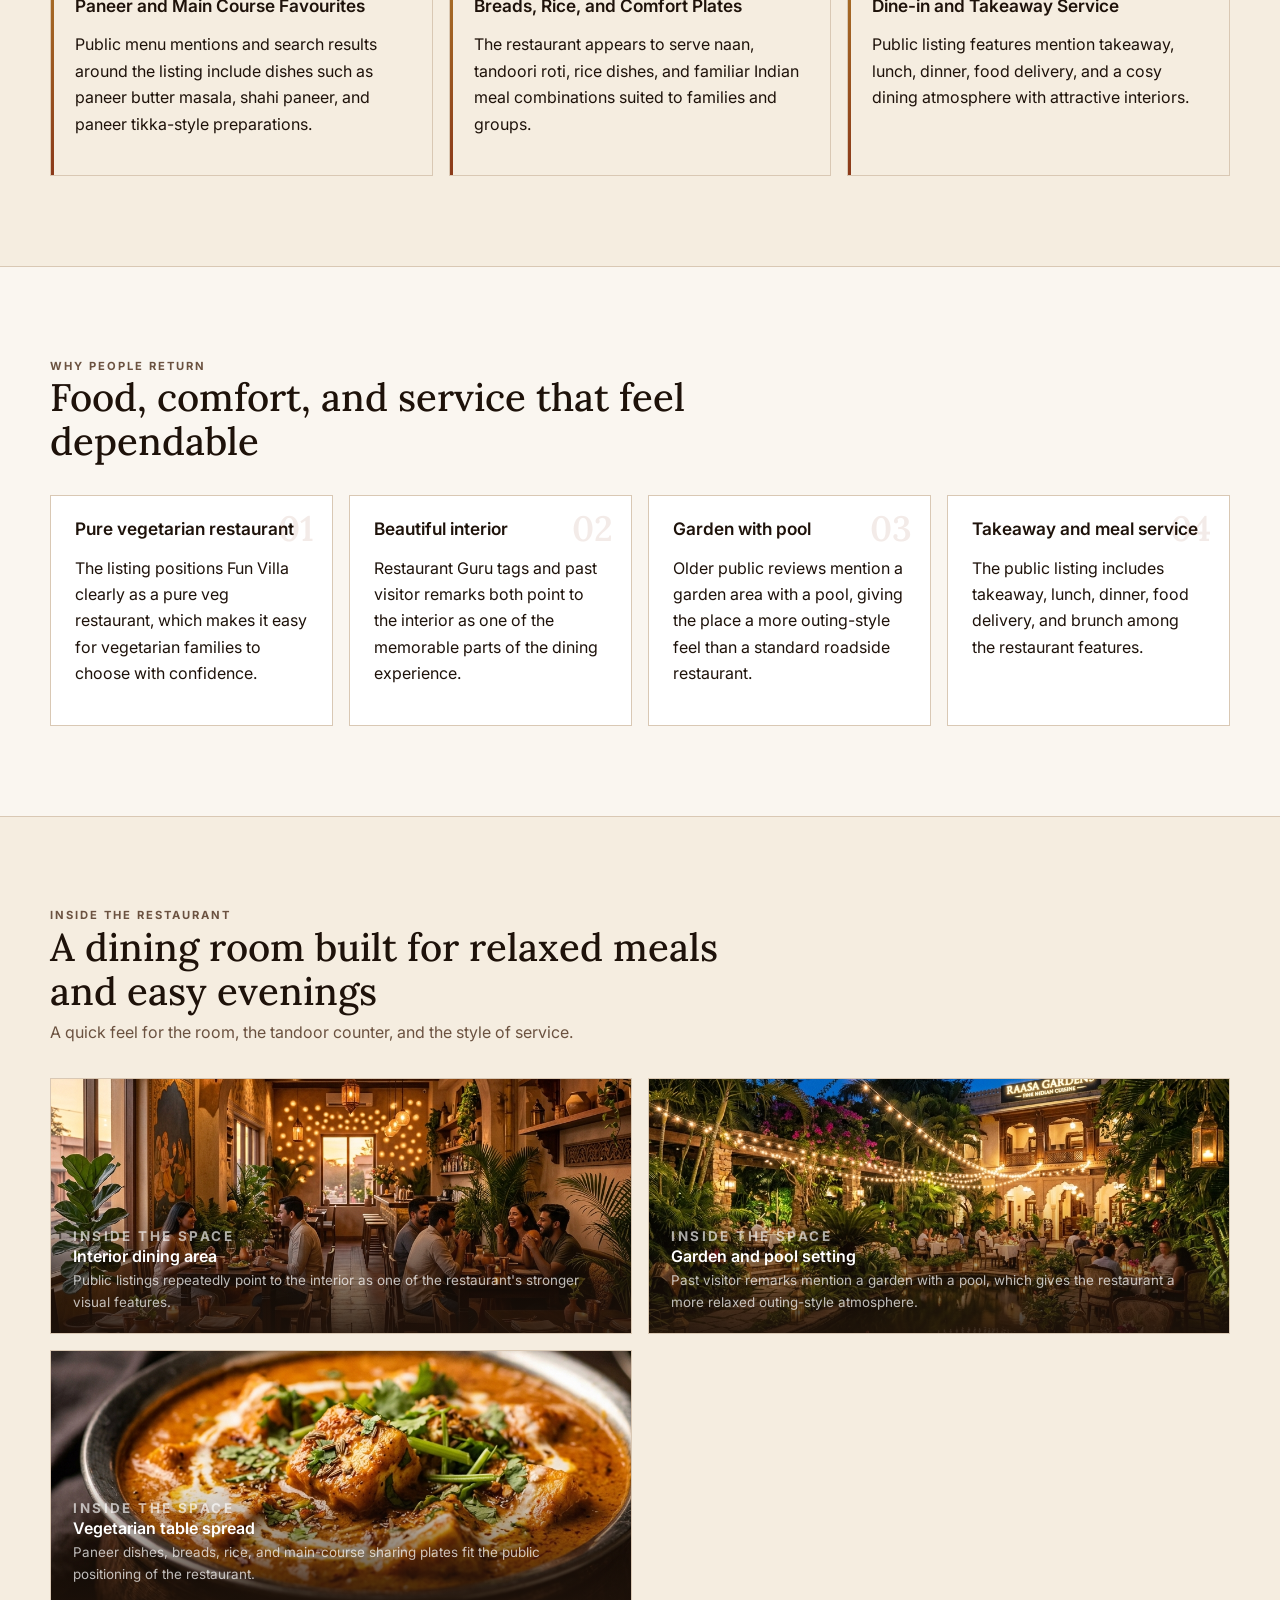
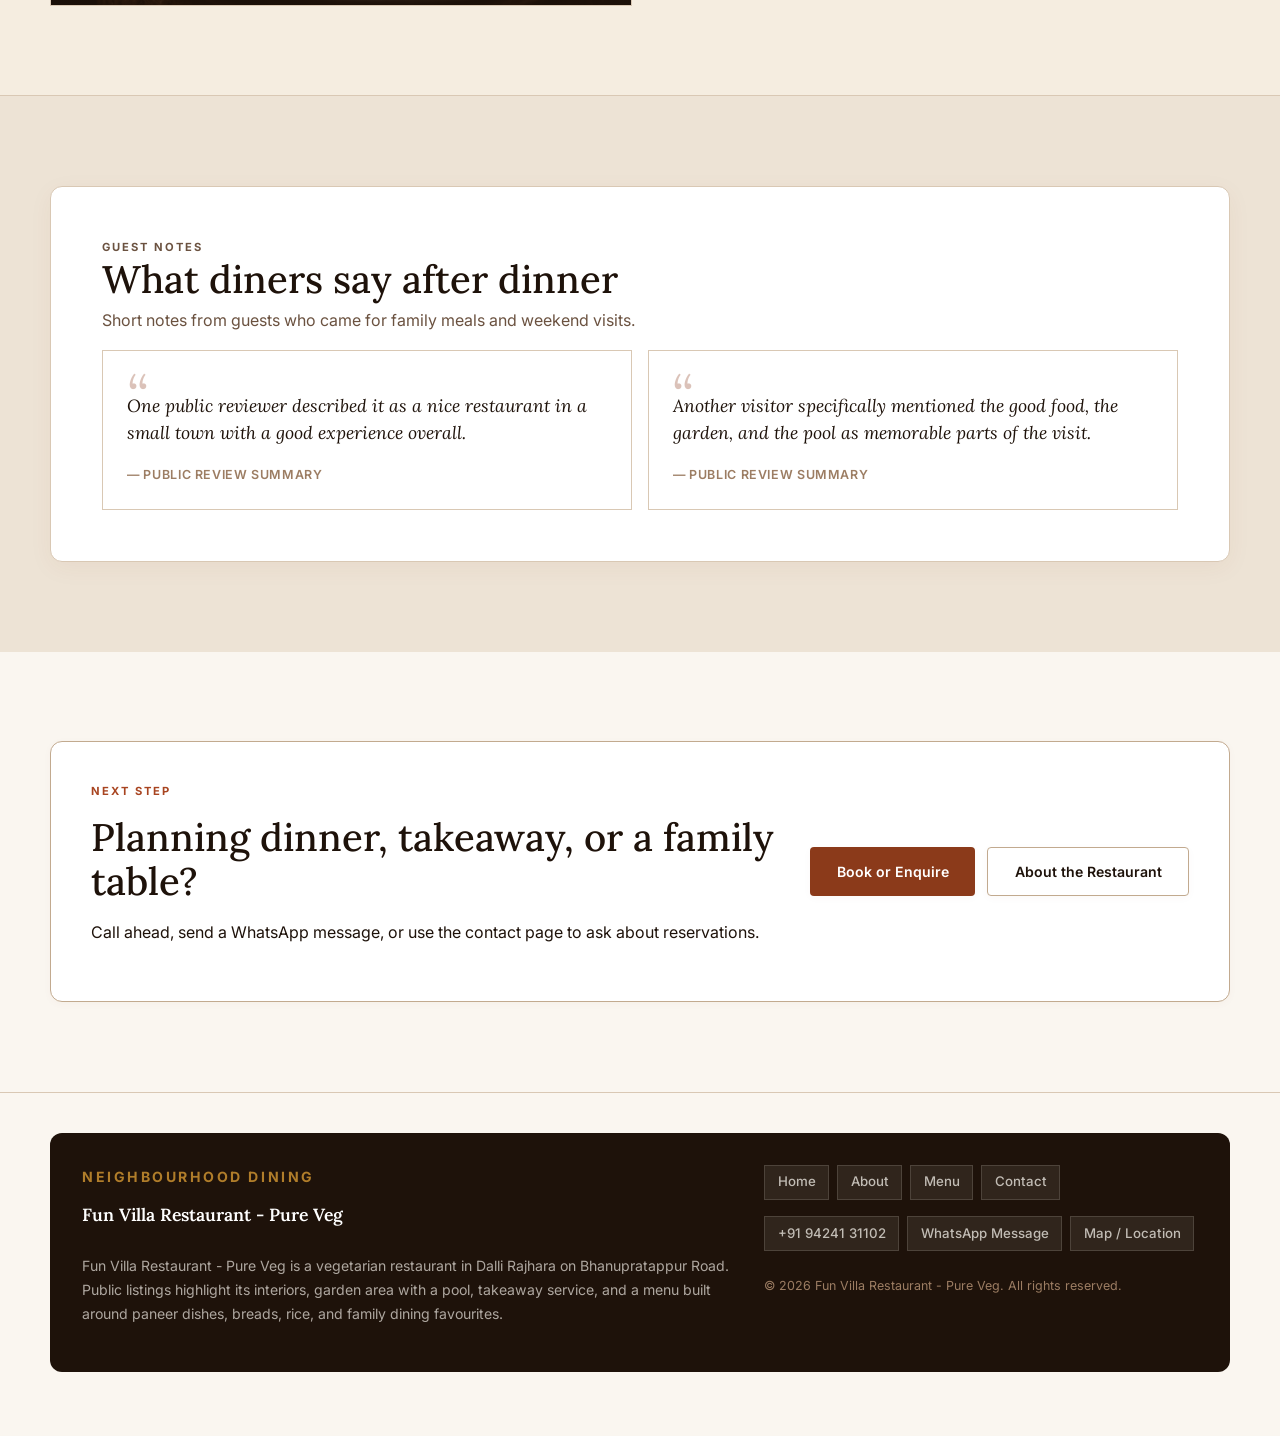
==== commit 58620129: "Add files via upload" ====
--- a/index.html
+++ b/index.html
@@ -119,22 +119,7 @@
         </div>
       </section>
 
-      <!-- ── GOALS & AUDIENCE ── -->
-      <section class="section section-dark">
-        <div class="container grid-two">
-          <article class="panel editorial-panel">
-            <p class="eyebrow">Website goals</p>
-            <h2>What this website should help the restaurant achieve</h2>
-            <div class="stack-list" data-list="goals"></div>
-          </article>
 
-          <article class="panel editorial-panel">
-            <p class="eyebrow">Target audience</p>
-            <h2>Who the restaurant is trying to reach</h2>
-            <div class="stack-list" data-list="audience"></div>
-          </article>
-        </div>
-      </section>
 
       <!-- ── MENU SHOWCASE ── -->
       <section class="section section-soft">
--- a/assets/css/styles.css
+++ b/assets/css/styles.css
@@ -71,7 +71,7 @@
   color: var(--text);
 }
 
-h1 { font-size: clamp(2.2rem, 5.5vw, 4.4rem); font-weight: 600; }
+h1 { font-size: clamp(1.9rem, 5.5vw, 4.4rem); font-weight: 600; }
 h2 { font-size: clamp(1.55rem, 3vw, 2.55rem); }
 h3 { font-size: 1.08rem; font-family: var(--font-sans); font-weight: 600; color: var(--text); }
 
@@ -137,7 +137,8 @@
   align-items: center;
   gap: 0.8rem;
   text-decoration: none;
-  flex-shrink: 0;
+  min-width: 0;
+  max-width: 100%;
 }
 
 .brand-logo {
@@ -276,11 +277,11 @@
 .section,
 .hero,
 .page-hero {
-  padding: clamp(4rem, 7vw, 6rem) 0;
-}
-
-.hero-home  { padding-top: clamp(4.5rem, 8vw, 6.5rem); }
-.section-compact { padding-top: 0; padding-bottom: clamp(2rem, 4vw, 3rem); }
+  padding: clamp(2.5rem, 7vw, 6rem) 0;
+}
+
+.hero-home  { padding-top: clamp(2.5rem, 8vw, 6.5rem); }
+.section-compact { padding-top: 0; padding-bottom: clamp(1.5rem, 4vw, 3rem); }
 
 .section-soft {
   background: var(--surface-warm);
@@ -317,7 +318,7 @@
 }
 
 .hero-copy {
-  padding: clamp(2.5rem, 5vw, 4rem);
+  padding: clamp(1.5rem, 5vw, 4rem);
   border-radius: var(--r-xl);
   background: rgba(250,246,240,0.96);
   border: 1px solid var(--line);
@@ -500,7 +501,7 @@
    PANELS & CARDS
 ============================================================= */
 .panel {
-  padding: clamp(2rem, 4vw, 3.2rem);
+  padding: clamp(1.5rem, 4vw, 3.2rem);
   background: var(--surface);
   border: 1px solid var(--line);
   border-radius: var(--r-xl);
@@ -1014,11 +1015,11 @@
 .page-hero {
   background: var(--surface-warm);
   border-bottom: 1px solid var(--line);
-  padding-bottom: clamp(3rem, 6vw, 4.5rem);
+  padding-bottom: clamp(2rem, 6vw, 4.5rem);
 }
 
 .page-hero-inner {
-  padding: clamp(2.2rem, 4.5vw, 3rem);
+  padding: clamp(1.5rem, 4.5vw, 3rem);
   border-radius: var(--r-xl);
   background: var(--surface);
   border: 1px solid var(--line);
@@ -1108,6 +1109,7 @@
 @media (max-width: 620px) {
   .nav-toggle  { display: flex; }
   .nav-reserve { display: none; }
+  .brand-copy small { display: none; }
 
   .site-nav {
     /* Full-width dropdown using fixed positioning — immune to container margins */
